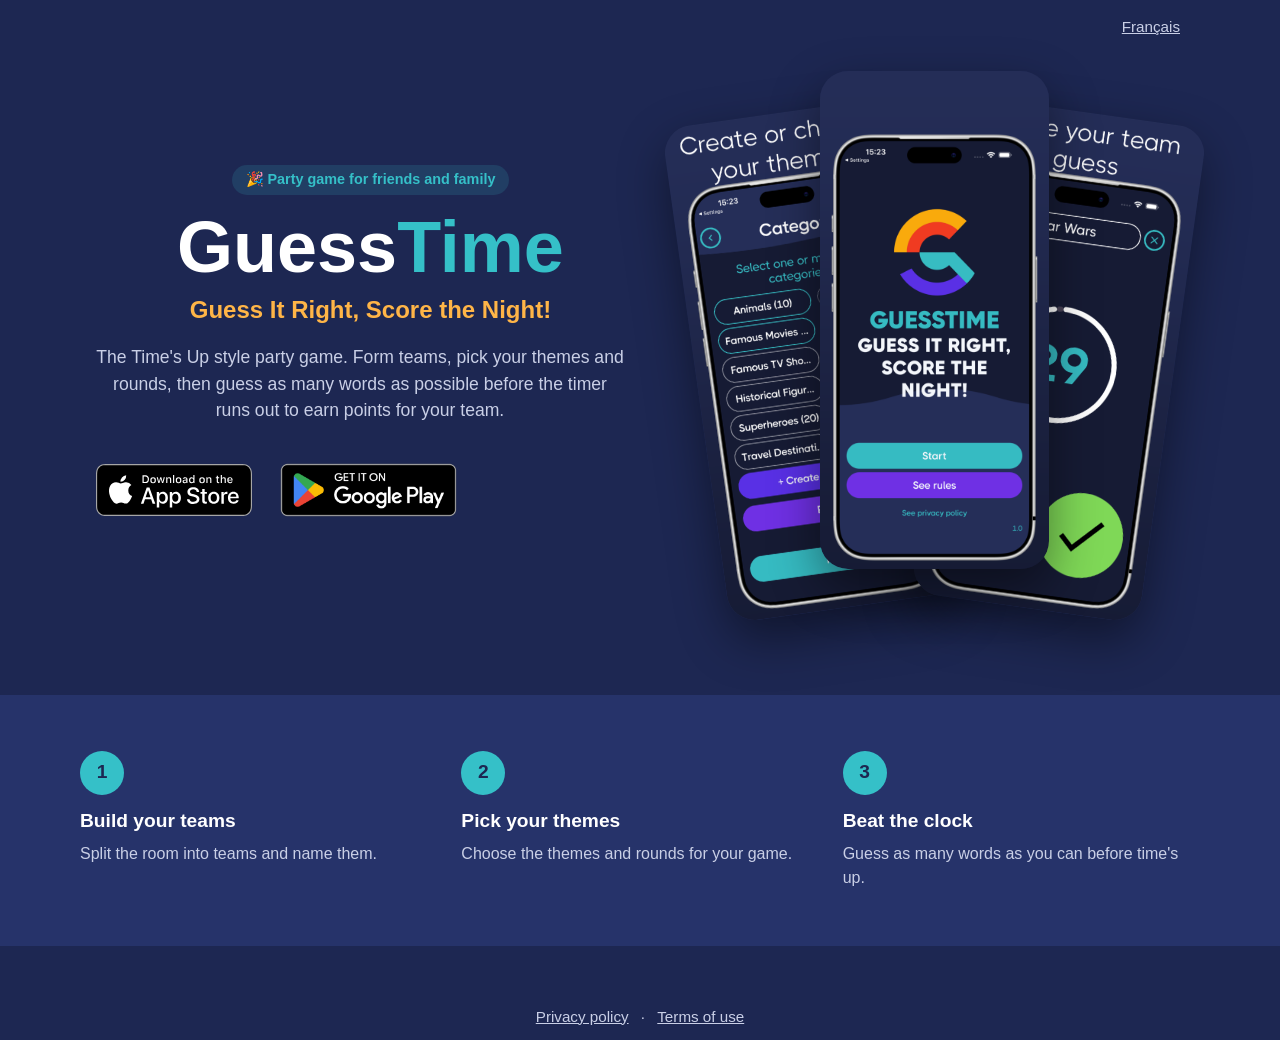
==== en/index.html @ e5dc1496 "Make French the default landing page language English moves to /en/ and /fr/ redirects to the root. " ====
<!doctype html>
<html lang="en">
<head>
  <meta charset="utf-8">
  <meta name="viewport" content="width=device-width, initial-scale=1">
  <title>GuessTime – Guess It Right, Score the Night!</title>
  <meta name="description" content="GuessTime is a Time's Up style party game: guess as many words as you can before the timer runs out and score points for your team.">
  <link rel="stylesheet" href="../style.css?v=2">
</head>
<body class="home">
  <main>
    <nav class="lang"><a href="../" hreflang="fr" lang="fr">Français</a></nav>
    <header class="hero">
      <div>
        <span class="pill">🎉 Party game for friends and family</span>
        <h1>Guess<span>Time</span></h1>
        <p class="tagline">Guess It Right, Score the Night!</p>
        <p class="description">The Time's Up style party game. Form teams, pick your themes and rounds, then guess as many words as possible before the timer runs out to earn points for your team.</p>
        <div class="badges">
          <a href="https://apps.apple.com/app/id6760610102" rel="noopener"><img class="app-store" src="../assets/badges/app-store-en.svg" alt="Download on the App Store"></a>
          <a href="https://play.google.com/store/apps/details?id=com.github.colinjeremie.timesup" rel="noopener"><img class="google-play" src="../assets/badges/google-play-en.png" alt="Get it on Google Play"></a>
        </div>
      </div>
      <div class="fan" aria-label="Screenshots">
        <img src="../assets/screenshots/en/03-categories.png" width="600" height="1303" alt="Choosing themes for the game">
        <img src="../assets/screenshots/en/01-splash.png" width="600" height="1303" alt="GuessTime title screen">
        <img src="../assets/screenshots/en/05-game.png" width="600" height="1303" alt="A word to guess during a round, with the timer running">
      </div>
    </header>
    <section class="steps" aria-label="How to play">
      <ol>
        <li><b>1</b><h2>Build your teams</h2><p>Split the room into teams and name them.</p></li>
        <li><b>2</b><h2>Pick your themes</h2><p>Choose the themes and rounds for your game.</p></li>
        <li><b>3</b><h2>Beat the clock</h2><p>Guess as many words as you can before time's up.</p></li>
      </ol>
    </section>
    <footer><a href="../privacy.html">Privacy policy</a> · <a href="../terms.html">Terms of use</a></footer>
  </main>
</body>
</html>
---- style.css ----
*, *::before, *::after { box-sizing: border-box; }

:root {
  color-scheme: dark;
  --bg: #1d2752;
  --text: #ffffff;
  --muted: #c9cfe6;
  --accent: #35c0c8;
  --warm: #ffb547;
  --bg2: #26336a;
}

html { -webkit-text-size-adjust: 100%; }

body {
  margin: 0;
  background: var(--bg);
  color: var(--text);
  font-family: -apple-system, BlinkMacSystemFont, "Segoe UI", Roboto, Helvetica, Arial, sans-serif;
  line-height: 1.5;
}

main {
  max-width: 1040px;
  margin: 0 auto;
  padding: 16px 16px 48px;
}

.lang {
  display: flex;
  justify-content: flex-end;
}

.lang a {
  color: var(--muted);
  font-size: 0.95rem;
  padding: 8px 4px;
}

header {
  text-align: center;
  padding: 24px 0 32px;
}

h1 {
  margin: 0;
  font-size: clamp(2.5rem, 9vw, 4rem);
  line-height: 1.1;
}

.tagline {
  margin: 8px 0 16px;
  color: var(--accent);
  font-size: clamp(1.2rem, 4.5vw, 1.6rem);
  font-weight: 700;
}

.description {
  max-width: 36em;
  margin: 0 auto 24px;
  color: var(--muted);
  font-size: 1.05rem;
}

.badges {
  display: flex;
  flex-wrap: wrap;
  justify-content: center;
  align-items: center;
  gap: 8px 16px;
}

.badges a { display: block; }

.badges .app-store { height: 52px; width: auto; }

/* The Google Play artwork has transparent padding built in. */
.badges .google-play { height: 78px; width: auto; }

footer {
  margin-top: 48px;
  text-align: center;
  color: var(--muted);
  font-size: 0.95rem;
}

footer a {
  display: inline-block;
  padding: 12px 8px;
  color: var(--muted);
}

.legal {
  max-width: 44em;
  margin: 0 auto;
}

.legal h1 { margin-bottom: 4px; font-size: clamp(1.75rem, 7vw, 2.5rem); overflow-wrap: break-word; hyphens: auto; }

.legal h2 {
  margin-top: 32px;
  color: var(--accent);
  font-size: 1.25rem;
}

.legal a { color: var(--accent); }

.legal .updated { color: var(--muted); }

/* Landing page: split hero */

.home main { max-width: none; padding: 0; }
.home .lang { max-width: 1120px; margin: 0 auto; padding: 8px 16px 0; }

.hero {
  max-width: 1120px;
  margin: 0 auto;
  padding: 24px 16px 64px;
  display: grid;
  grid-template-columns: 1.1fr 1fr;
  gap: 40px;
  align-items: center;
}

.pill {
  display: inline-block;
  background: rgba(53, 192, 200, 0.15);
  color: var(--accent);
  border-radius: 99px;
  padding: 4px 14px;
  font-weight: 600;
  font-size: 0.9rem;
}

.hero h1 { margin: 16px 0 8px; font-size: clamp(2.8rem, 7vw, 4.5rem); line-height: 1.02; }
.hero h1 span { color: var(--accent); }
.hero .tagline { margin: 0 0 16px; color: var(--warm); font-size: clamp(1.2rem, 4.5vw, 1.5rem); font-weight: 700; }
.hero .description { max-width: 30em; margin: 0 0 28px; color: var(--muted); font-size: 1.1rem; }
.hero .badges { justify-content: flex-start; }

.fan { position: relative; height: 560px; }
.fan img {
  position: absolute;
  top: 40px;
  width: 46%;
  height: auto;
  border-radius: 28px;
  box-shadow: 0 20px 50px rgba(0, 0, 0, 0.45);
}
.fan img:nth-child(1) { left: 2%; transform: rotate(-8deg); }
.fan img:nth-child(2) { left: 27%; top: 0; z-index: 2; }
.fan img:nth-child(3) { right: 2%; transform: rotate(8deg); }

.steps { background: var(--bg2); padding: 56px 16px; }
.steps ol {
  max-width: 1120px;
  margin: 0 auto;
  padding: 0;
  list-style: none;
  display: grid;
  grid-template-columns: repeat(3, minmax(0, 1fr));
  gap: 24px;
}
.steps b {
  display: grid;
  place-items: center;
  width: 44px;
  height: 44px;
  margin-bottom: 12px;
  border-radius: 50%;
  background: var(--accent);
  color: var(--bg);
  font-size: 1.2rem;
}
.steps h2 { margin: 0 0 6px; font-size: 1.2rem; }
.steps p { margin: 0; color: var(--muted); }

@media (max-width: 760px) {
  .hero { grid-template-columns: minmax(0, 1fr); text-align: center; }
  .hero .badges { justify-content: center; }
  .hero .description { margin-inline: auto; }
  .fan { width: 100%; max-width: 360px; height: 400px; margin: 0 auto; }
  .steps ol { grid-template-columns: minmax(0, 1fr); text-align: center; }
  .steps b { margin-inline: auto; }
}
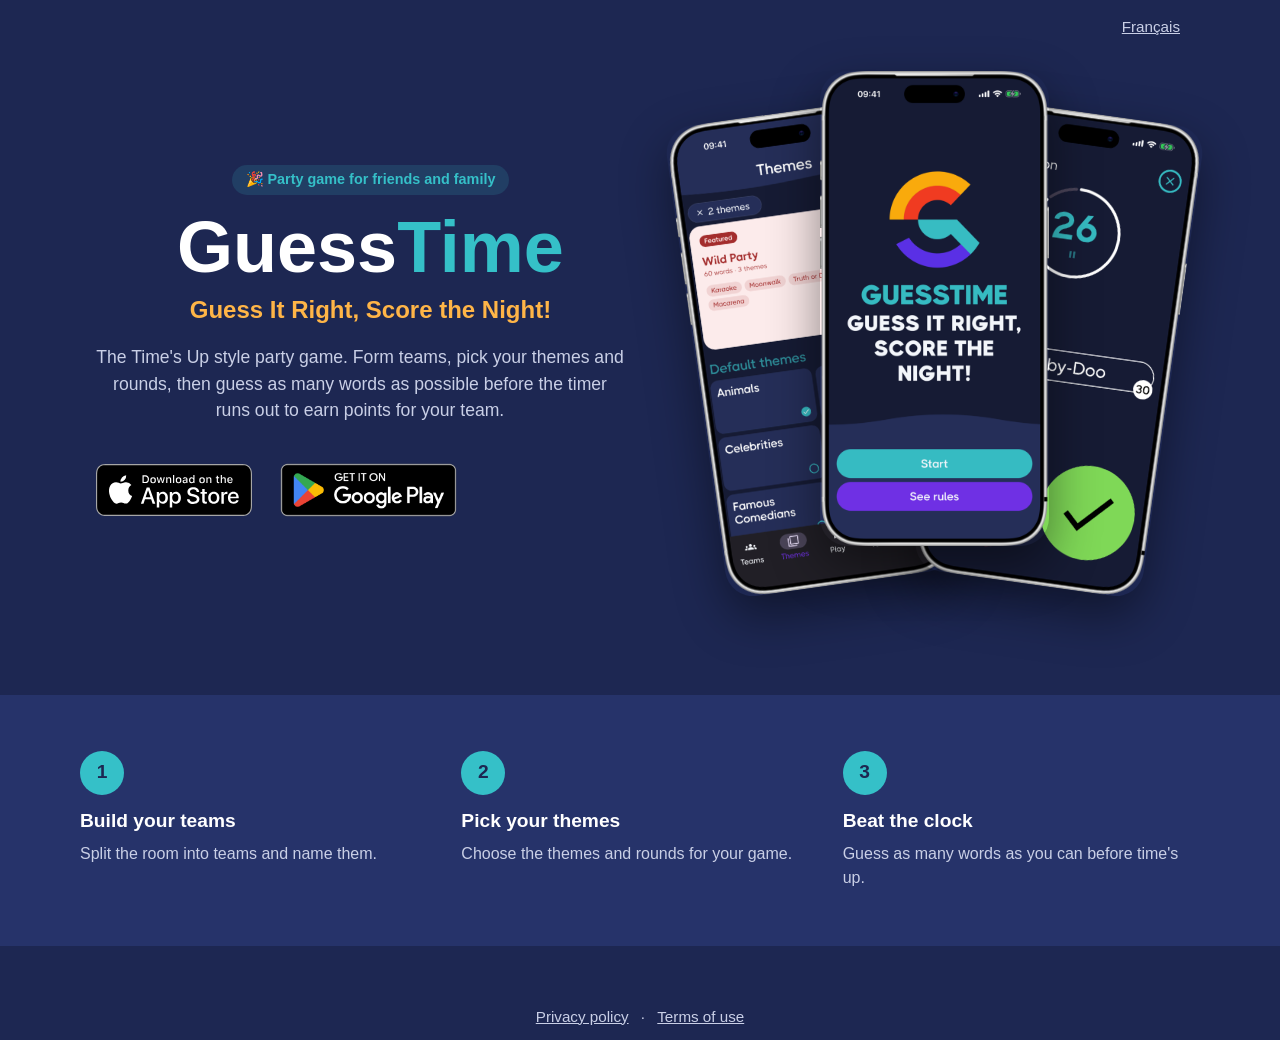
==== commit fdc436eb: "Use the framed iOS screenshots on the landing page Co-Authored-By: Claude Opus 5.5 <noreply@anthropi" ====
--- a/en/index.html
+++ b/en/index.html
@@ -22,9 +22,9 @@
         </div>
       </div>
       <div class="fan" aria-label="Screenshots">
-        <img src="../assets/screenshots/en/03-categories.png" width="600" height="1303" alt="Choosing themes for the game">
-        <img src="../assets/screenshots/en/01-splash.png" width="600" height="1303" alt="GuessTime title screen">
-        <img src="../assets/screenshots/en/05-game.png" width="600" height="1303" alt="A word to guess during a round, with the timer running">
+        <img src="../assets/screenshots/en/03-categories.png" width="600" height="1241" alt="Choosing themes for the game">
+        <img src="../assets/screenshots/en/01-splash.png" width="600" height="1241" alt="GuessTime title screen">
+        <img src="../assets/screenshots/en/05-game.png" width="600" height="1241" alt="A word to guess during a round, with the timer running">
       </div>
     </header>
     <section class="steps" aria-label="How to play">
